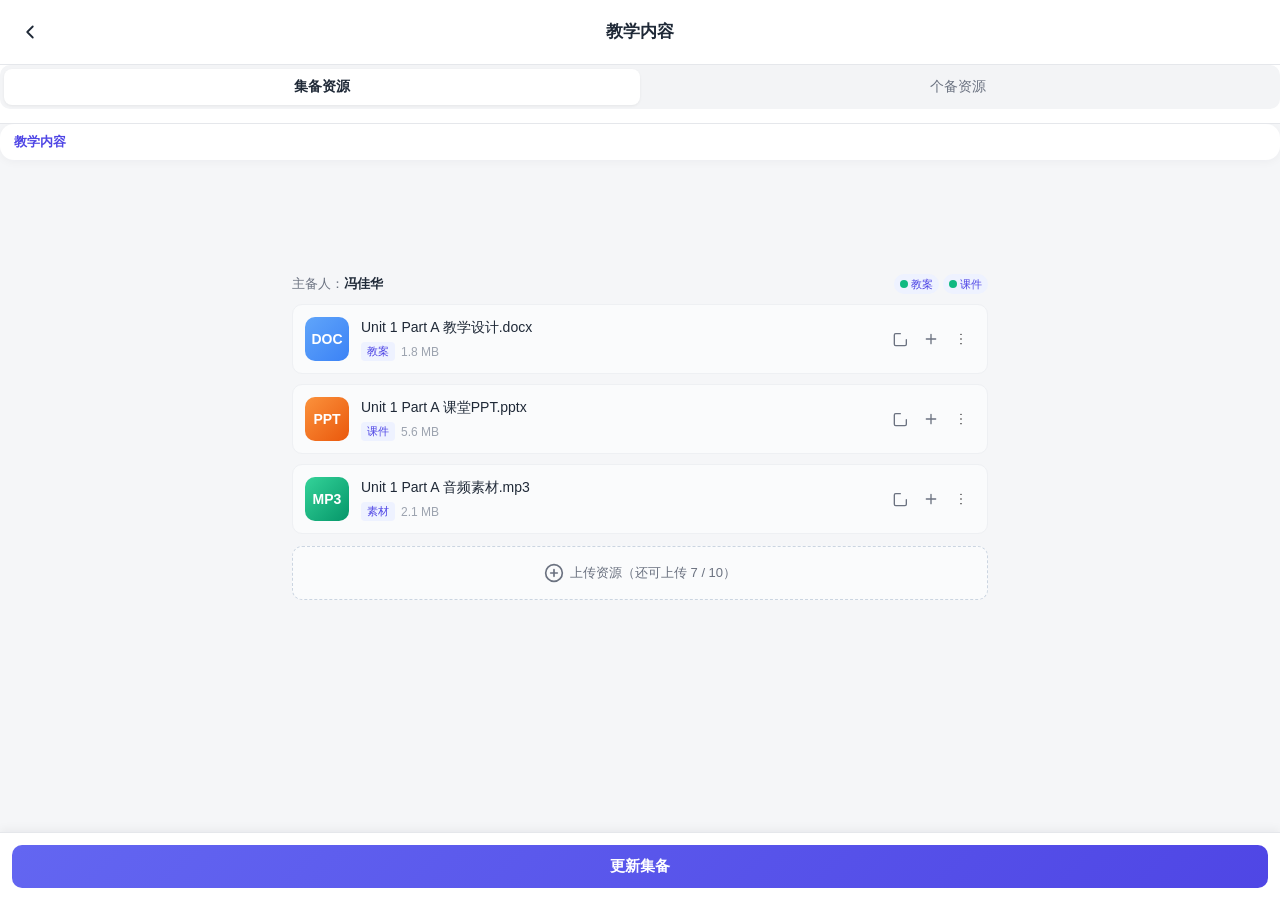
==== detail.html @ 4427fc51 "集体备课 H5 端原型 - 完成核心功能" ====
<!DOCTYPE html>
<html lang="zh-CN">
<head>
  <meta charset="UTF-8" />
  <meta name="viewport" content="width=device-width, initial-scale=1.0, maximum-scale=1.0, user-scalable=no, viewport-fit=cover" />
  <meta name="theme-color" content="#4f46e5" />
  <title>教学内容 - 资源上传</title>
  <link rel="stylesheet" href="styles.css" />
</head>
<body class="page-detail">

  <!-- 顶部导航 -->
  <header class="app-header">
    <button class="icon-btn" id="btnBack" aria-label="返回">
      <svg viewBox="0 0 24 24" width="22" height="22"><path d="M15 18l-6-6 6-6" fill="none" stroke="currentColor" stroke-width="2" stroke-linecap="round" stroke-linejoin="round"/></svg>
    </button>
    <h1 class="header-title" id="detailTitle">教学内容</h1>
    <span class="icon-btn placeholder"></span>
  </header>

  <!-- 双 Tab 切换（移到顶部） -->
  <section class="tabs-section-top">
    <div class="tab-bar">
      <button class="tab-item active" data-tab="group" role="tab">
        <span class="tab-label">集备资源</span>
      </button>
      <button class="tab-item" data-tab="personal" role="tab">
        <span class="tab-label">个备资源</span>
      </button>
    </div>
  </section>

  <!-- 路径信息 -->
  <section class="detail-path" id="detailPath">
    <!-- JS 渲染 -->
  </section>

  <!-- 主内容区 -->
  <main class="app-main">
    <!-- 集备资源内容 -->
    <div class="tab-content active" id="tabGroup">
      <div class="tab-info-bar">
        <span class="info-host">主备人：<b id="hostName">冯佳华</b></span>
        <div class="resource-types" id="resourceTypes">
          <!-- JS 渲染资源类型状态 -->
        </div>
      </div>

      <div class="resource-list" id="groupResources">
        <!-- JS 渲染 -->
      </div>

      <div class="upload-area" id="groupUploadArea">
        <label class="upload-dropzone">
          <svg viewBox="0 0 24 24" width="20" height="20" fill="none" stroke="currentColor" stroke-width="2" stroke-linecap="round" stroke-linejoin="round"><circle cx="12" cy="12" r="10"/><path d="M12 8v8M8 12h8"/></svg>
          <span id="groupUploadText">上传资源（还可上传 7 / 10）</span>
          <input type="file" multiple hidden id="fileGroup" />
        </label>
      </div>

      <div class="upload-progress-list" id="groupProgress"></div>
    </div>

    <!-- 个备资源内容 -->
    <div class="tab-content" id="tabPersonal">
      <div class="teacher-scroll" id="teacherScroll">
        <!-- JS 渲染教师头像列表 -->
      </div>

      <div class="resource-list" id="personalResources">
        <!-- JS 渲染 -->
      </div>

      <div class="upload-area" id="personalUploadArea">
        <label class="upload-dropzone">
          <svg viewBox="0 0 24 24" width="20" height="20" fill="none" stroke="currentColor" stroke-width="2" stroke-linecap="round" stroke-linejoin="round"><circle cx="12" cy="12" r="10"/><path d="M12 8v8M8 12h8"/></svg>
          <span id="personalUploadText">上传资源（还可上传 8 / 10）</span>
          <input type="file" multiple hidden id="filePersonal" />
        </label>
      </div>

      <div class="upload-progress-list" id="personalProgress"></div>
    </div>
  </main>

  <!-- 底部：完成集备按钮（吸底固定） -->
  <footer class="bottom-bar" id="bottomBar">
    <button class="btn-complete" id="btnComplete">完成集备</button>
  </footer>

  <!-- 操作菜单弹层 -->
  <div class="modal" id="modalMenu" aria-hidden="true">
    <div class="modal-mask"></div>
    <div class="modal-menu">
      <div class="menu-item" data-action="edit">
        <svg viewBox="0 0 24 24" width="20" height="20"><path d="M12 20h9M16.5 3.5a2.121 2.121 0 0 1 3 3L7 19l-4 1 1-4L16.5 3.5z" fill="none" stroke="currentColor" stroke-width="2" stroke-linecap="round" stroke-linejoin="round"/></svg>
        <span>修改资源类型</span>
      </div>
      <div class="menu-item" data-action="rename">
        <svg viewBox="0 0 24 24" width="20" height="20"><path d="M12 20h9M16.5 3.5a2.121 2.121 0 0 1 3 3L7 19l-4 1 1-4L16.5 3.5z" fill="none" stroke="currentColor" stroke-width="2" stroke-linecap="round" stroke-linejoin="round"/></svg>
        <span>重命名</span>
      </div>
      <div class="menu-item" data-action="download">
        <svg viewBox="0 0 24 24" width="20" height="20"><path d="M12 4v12m0 0l-4-4m4 4l4-4M4 20h16" fill="none" stroke="currentColor" stroke-width="2" stroke-linecap="round" stroke-linejoin="round"/></svg>
        <span>下载</span>
      </div>
      <div class="menu-item menu-danger" data-action="delete">
        <svg viewBox="0 0 24 24" width="20" height="20"><path d="M6 7h12M9 7V4h6v3m-8 0l1 12h10l1-12" fill="none" stroke="currentColor" stroke-width="2" stroke-linecap="round" stroke-linejoin="round"/></svg>
        <span>删除</span>
      </div>
      <div class="menu-item menu-cancel">取消</div>
    </div>
  </div>

  <!-- 修改资源类型弹窗 -->
  <div class="modal" id="modalEditType" aria-hidden="true">
    <div class="modal-mask"></div>
    <div class="modal-dialog">
      <div class="modal-header">
        <h3>修改资源类型</h3>
        <button class="icon-btn" data-close>
          <svg viewBox="0 0 24 24" width="20" height="20"><path d="M6 6l12 12M18 6L6 18" fill="none" stroke="currentColor" stroke-width="2" stroke-linecap="round"/></svg>
        </button>
      </div>
      <div class="modal-body">
        <div class="type-grid" id="typeGrid">
          <!-- JS 渲染类型列表 -->
        </div>
      </div>
      <div class="modal-footer">
        <button class="btn-cancel" data-close>取消</button>
        <button class="btn-confirm" id="btnConfirmType">确定</button>
      </div>
    </div>
  </div>

  <!-- 重命名弹窗 -->
  <div class="modal" id="modalRename" aria-hidden="true">
    <div class="modal-mask"></div>
    <div class="modal-dialog">
      <div class="modal-header">
        <h3>重命名</h3>
        <button class="icon-btn" data-close>
          <svg viewBox="0 0 24 24" width="20" height="20"><path d="M6 6l12 12M18 6L6 18" fill="none" stroke="currentColor" stroke-width="2" stroke-linecap="round"/></svg>
        </button>
      </div>
      <div class="modal-body">
        <input type="text" class="rename-input" id="renameInput" placeholder="请输入新名称" />
      </div>
      <div class="modal-footer">
        <button class="btn-cancel" data-close>取消</button>
        <button class="btn-confirm" id="btnConfirmRename">确定</button>
      </div>
    </div>
  </div>

  <!-- 完成集备确认弹窗 -->
  <div class="modal" id="modalComplete" aria-hidden="true">
    <div class="modal-mask"></div>
    <div class="modal-dialog modal-complete">
      <div class="modal-header">
        <h3>完成集备</h3>
        <button class="icon-btn" data-close>
          <svg viewBox="0 0 24 24" width="20" height="20"><path d="M6 6l12 12M18 6L6 18" fill="none" stroke="currentColor" stroke-width="2" stroke-linecap="round"/></svg>
        </button>
      </div>
      <div class="modal-body">
        <p class="confirm-text">是否确认完成集备？当您主备的内容全部提交并定稿完毕时，再点击"完成集备"哦！</p>
        <div class="resource-status-list" id="resourceStatusList">
          <!-- JS 渲染资源状态 -->
        </div>
      </div>
      <div class="modal-footer">
        <button class="btn-cancel" data-close>取消</button>
        <button class="btn-confirm btn-complete-modal" id="btnConfirmComplete">完成集备</button>
      </div>
    </div>
  </div>

  <div class="toast" id="toast" aria-hidden="true"></div>

  <script src="data.js"></script>
  <script src="detail.js"></script>
</body>
</html>
---- styles.css ----
/* ============================================================
 *  集体备课 · H5 原型（两页：主页 + 详情页）
 *  设计基调：浅灰底 + 紫色主色 + 浅色标签
 * ============================================================ */

/* ---------- 基础变量 ---------- */
:root {
  --brand: #6366f1;
  --brand-deep: #4f46e5;
  --brand-light: #eef2ff;

  --text-main: #1f2937;
  --text-sub: #6b7280;
  --text-light: #9ca3af;

  --bg: #f5f6f8;
  --card: #ffffff;
  --border: #e5e7eb;

  --status-gray: #9ca3af;
  --status-green: #10b981;
  --status-red: #ef4444;

  --radius-lg: 14px;
  --radius-md: 10px;
  --radius-sm: 6px;

  --shadow-card: 0 2px 10px rgba(17, 24, 39, 0.04);
  --shadow-sheet: 0 -8px 24px rgba(17, 24, 39, 0.08);
}

* { box-sizing: border-box; -webkit-tap-highlight-color: transparent; }

html, body {
  margin: 0;
  padding: 0;
  background: var(--bg);
  color: var(--text-main);
  font-family: -apple-system, BlinkMacSystemFont, "PingFang SC", "Helvetica Neue", "Microsoft YaHei", sans-serif;
  font-size: 15px;
  line-height: 1.5;
  -webkit-font-smoothing: antialiased;
}

button { font-family: inherit; cursor: pointer; border: none; background: none; }
a { color: inherit; text-decoration: none; }
h1, h2, h3 { margin: 0; font-weight: 600; }

/* ---------- 顶部导航 ---------- */
.app-header {
  position: sticky;
  top: 0;
  z-index: 50;
  display: flex;
  align-items: center;
  justify-content: space-between;
  padding: 14px 12px;
  background: #fff;
  border-bottom: 1px solid var(--border);
}
.header-title {
  flex: 1;
  text-align: center;
  font-size: 17px;
  color: var(--text-main);
  font-weight: 600;
}
.icon-btn {
  display: inline-flex;
  align-items: center;
  justify-content: center;
  width: 36px;
  height: 36px;
  border-radius: 8px;
  color: var(--text-main);
}
.icon-btn.placeholder { visibility: hidden; }
.icon-btn:active { background: #f3f4f6; }

/* ---------- 主体 ---------- */
.page-home {
  display: block;
  min-height: 100vh;
}
.app-header {
  flex-shrink: 0;
}
.app-main {
  display: flex;
  flex-direction: column;
  padding: 12px;
  padding-top: 104px;
  max-width: 720px;
  margin: 0 auto;
  width: 100%;
  min-height: 0;
}

/* 固定的备课组行 */
.group-row-fixed {
  position: fixed;
  left: 0;
  right: 0;
  top: 56px;
  z-index: 10;
  padding: 10px 12px;
}
.group-row-inner {
  max-width: 720px;
  margin: 0 auto;
  display: flex;
  align-items: center;
  justify-content: space-between;
  background: var(--card);
  border-radius: var(--radius-lg);
  padding: 12px 14px;
  box-shadow: var(--shadow-card);
}
.group-progress {
  max-width: 720px;
  margin: 8px auto 0;
  display: flex;
  align-items: center;
  gap: 10px;
  padding: 10px 14px;
  background: var(--card);
  border-radius: var(--radius-lg);
  box-shadow: var(--shadow-card);
}
.group-name-wrap {
  display: flex;
  align-items: center;
  gap: 8px;
  flex: 1;
  min-width: 0;
}
.group-name {
  font-size: 16px;
  font-weight: 600;
  color: var(--text-main);
  overflow: hidden;
  text-overflow: ellipsis;
  white-space: nowrap;
}
.group-leader {
  display: inline-block;
  padding: 2px 6px;
  border-radius: 4px;
  background: var(--brand-light);
  color: var(--brand-deep);
  font-size: 11px;
  flex-shrink: 0;
}
.group-leader.hide { display: none; }
.group-switcher {
  display: inline-flex;
  align-items: center;
  gap: 2px;
  padding: 6px 10px;
  background: var(--brand-light);
  color: var(--brand-deep);
  border-radius: 20px;
  font-size: 13px;
  flex-shrink: 0;
}
.group-switcher:active { opacity: 0.7; }

/* 目录滚动区 */
.tree-scroll-area {
  overflow-y: auto;
  padding-bottom: 20px;
  -webkit-overflow-scrolling: touch;
}

/* ---------- 备课组资源卡片 ---------- */
.content-card {
  background: var(--card);
  border-radius: var(--radius-lg);
  padding: 14px;
  box-shadow: var(--shadow-card);
  margin-bottom: 12px;
}
.section-head {
  display: flex;
  align-items: baseline;
  justify-content: space-between;
  margin-bottom: 10px;
}
.section-title {
  font-size: 16px;
  font-weight: 600;
  color: var(--text-main);
}
.section-tip {
  margin: 0;
  font-size: 12px;
  color: var(--text-sub);
}

/* ---------- 目录树（默认展开） ---------- */
.tree-list {
  display: flex;
  flex-direction: column;
  gap: 2px;
}
.tree-row {
  display: flex;
  align-items: center;
  justify-content: space-between;
  padding: 10px 6px 10px 0;
  border-bottom: 1px dashed #f0f0f0;
  gap: 8px;
}
.tree-row:last-child { border-bottom: none; }
.tree-row.leaf { cursor: pointer; }
.tree-row.leaf:active { background: #fafafa; }

.tree-left {
  flex: 1;
  display: flex;
  align-items: center;
  min-width: 0;
}
.tree-indent {
  width: 14px;
  flex-shrink: 0;
}
.tree-dot {
  width: 4px;
  height: 4px;
  border-radius: 50%;
  background: #cbd5e1;
  margin-right: 10px;
  flex-shrink: 0;
}
.tree-label {
  flex: 1;
  font-size: 14px;
  color: var(--text-main);
  overflow: hidden;
  text-overflow: ellipsis;
  white-space: nowrap;
}
.tree-row.level-0 > .tree-left > .tree-label {
  font-weight: 600;
  font-size: 14.5px;
  color: var(--text-main);
}
.tree-row.level-1 > .tree-left > .tree-label {
  color: #374151;
  font-size: 14px;
}
.tree-row.leaf > .tree-left > .tree-label {
  color: var(--text-sub);
  font-size: 13.5px;
}

.tree-right {
  display: inline-flex;
  align-items: center;
  gap: 4px;
  flex-shrink: 0;
}
.tree-right .status-tag {
  display: inline-flex;
  align-items: center;
  justify-content: center;
  width: 20px;
  height: 20px;
  border-radius: 4px;
  font-size: 11px;
  font-weight: 600;
  color: #fff;
}
.status-tag.s-ji { background: var(--status-green); }
.status-tag.s-ge { background: var(--status-gray); }
.status-tag.s-si { background: var(--status-red); }

.arrow-right {
  color: var(--text-light);
  margin-left: 4px;
}

/* ---------- 个备进度 ---------- */
.progress-wrap {
  display: flex;
  align-items: center;
  gap: 10px;
  padding: 12px 14px;
  background: var(--card);
  border-radius: var(--radius-lg);
  box-shadow: var(--shadow-card);
}
.progress-label {
  font-size: 13px;
  color: var(--text-sub);
  flex-shrink: 0;
}
.progress-bar {
  flex: 1;
  height: 6px;
  background: #f0f2f5;
  border-radius: 999px;
  overflow: hidden;
}
.progress-fill {
  height: 100%;
  background: linear-gradient(90deg, #818cf8, var(--brand));
  border-radius: 999px;
  transition: width 0.4s;
}
.progress-text {
  font-size: 13px;
  color: var(--brand-deep);
  font-weight: 600;
  flex-shrink: 0;
  min-width: 36px;
  text-align: right;
}

/* ---------- 弹层（备课组切换） ---------- */
.modal {
  position: fixed;
  inset: 0;
  z-index: 100;
  display: none;
}
.modal.show { display: block; }
.modal-mask {
  position: absolute;
  inset: 0;
  background: rgba(17, 24, 39, 0.45);
  animation: fadeIn 0.2s;
}
.modal-sheet {
  position: absolute;
  left: 0; right: 0; bottom: 0;
  background: #fff;
  border-radius: 16px 16px 0 0;
  padding: 16px 12px 24px;
  box-shadow: var(--shadow-sheet);
  animation: slideUp 0.25s;
  max-height: 70vh;
  overflow: hidden;
  display: flex;
  flex-direction: column;
}
.modal-head {
  display: flex;
  align-items: center;
  justify-content: space-between;
  padding: 0 6px 12px;
  border-bottom: 1px solid var(--border);
}
.modal-head h3 {
  font-size: 16px;
  font-weight: 600;
}
.modal-body {
  padding: 8px 0 0;
  overflow-y: auto;
}

@keyframes fadeIn { from { opacity: 0 } to { opacity: 1 } }
@keyframes slideUp { from { transform: translateY(100%) } to { transform: translateY(0) } }

/* 弹层内的组列表项 */
.group-item {
  display: flex;
  align-items: center;
  justify-content: space-between;
  padding: 14px 10px;
  border-bottom: 1px solid #f3f4f6;
}
.group-item:last-child { border-bottom: none; }
.group-item.active { background: var(--brand-light); }
.group-item-left {
  display: flex;
  align-items: center;
  gap: 10px;
  min-width: 0;
  flex: 1;
}
.group-item-name {
  font-size: 15px;
  font-weight: 500;
  color: var(--text-main);
  overflow: hidden;
  text-overflow: ellipsis;
  white-space: nowrap;
}
.group-item-sub {
  margin-top: 2px;
  font-size: 12px;
  color: var(--text-sub);
}
.group-item-tag {
  display: inline-block;
  padding: 2px 7px;
  border-radius: 4px;
  font-size: 11px;
  background: var(--brand-light);
  color: var(--brand-deep);
  margin-left: 6px;
}
.group-item-tag.host { background: #fef3c7; color: #b45309; }
.group-item-tag.current { background: var(--brand); color: #fff; }

/* ============================================================
 *  详情页样式
 * ============================================================ */
.detail-path {
  background: var(--card);
  border-radius: var(--radius-lg);
  padding: 8px 14px;
  box-shadow: var(--shadow-card);
  margin-bottom: 10px;
  font-size: 13px;
  color: var(--text-sub);
  display: flex;
  flex-wrap: wrap;
  align-items: center;
  gap: 6px;
}
.detail-path .path-part {
  color: var(--text-sub);
}
.detail-path .path-part.cur {
  color: var(--brand-deep);
  font-weight: 600;
}
.detail-path .path-sep {
  color: var(--text-light);
}

/* ---------- Tab ---------- */
.tabs-section {
  background: var(--card);
  border-radius: var(--radius-lg);
  padding: 12px;
  box-shadow: var(--shadow-card);
}
.tab-bar {
  position: relative;
  display: flex;
  background: #f3f4f6;
  border-radius: 10px;
  padding: 4px;
  margin-bottom: 14px;
}
.tab-item {
  flex: 1;
  padding: 9px 10px;
  border-radius: 8px;
  font-size: 14px;
  color: var(--text-sub);
  text-align: center;
  position: relative;
  z-index: 2;
  transition: color 0.2s;
}
.tab-item.active {
  background: #fff;
  color: var(--text-main);
  font-weight: 600;
  box-shadow: 0 1px 3px rgba(0, 0, 0, 0.06);
}
.tab-content {
  display: none;
}
.tab-content.active {
  display: block;
  animation: fadeIn 0.2s;
}
.tab-info-bar {
  display: flex;
  align-items: center;
  justify-content: space-between;
  margin-bottom: 10px;
  font-size: 13px;
  color: var(--text-sub);
}
.tab-info-bar .info-host b {
  color: var(--text-main);
  font-weight: 600;
}

/* ---------- 资源卡片 ---------- */
.resource-list {
  display: flex;
  flex-direction: column;
  gap: 10px;
  margin-bottom: 12px;
}
.resource-list:empty::before {
  content: "暂无资源";
  display: block;
  padding: 24px 0;
  text-align: center;
  color: var(--text-light);
  font-size: 13px;
}
.resource-card {
  display: flex;
  align-items: center;
  gap: 12px;
  padding: 12px;
  background: #fafbfc;
  border: 1px solid #eef0f3;
  border-radius: var(--radius-md);
}
.resource-icon {
  width: 44px;
  height: 44px;
  border-radius: 10px;
  display: flex;
  align-items: center;
  justify-content: center;
  font-size: 14px;
  font-weight: 700;
  color: #fff;
  flex-shrink: 0;
}
.ic-doc { background: linear-gradient(135deg, #60a5fa, #3b82f6); }
.ic-ppt { background: linear-gradient(135deg, #fb923c, #ea580c); }
.ic-pdf { background: linear-gradient(135deg, #f87171, #dc2626); }
.ic-zip { background: linear-gradient(135deg, #a78bfa, #7c3aed); }
.ic-audio { background: linear-gradient(135deg, #34d399, #059669); }
.ic-video { background: linear-gradient(135deg, #fbbf24, #d97706); }
.ic-other { background: linear-gradient(135deg, #94a3b8, #475569); }

.resource-info {
  flex: 1;
  min-width: 0;
}
.resource-title {
  font-size: 14px;
  font-weight: 500;
  color: var(--text-main);
  overflow: hidden;
  text-overflow: ellipsis;
  white-space: nowrap;
}
.resource-meta {
  display: flex;
  align-items: center;
  gap: 6px;
  margin-top: 4px;
  font-size: 12px;
  color: var(--text-light);
}
.resource-meta .tag-chip {
  display: inline-block;
  padding: 1px 6px;
  border-radius: 4px;
  background: #eef2ff;
  color: var(--brand-deep);
  font-size: 11px;
}
.resource-actions {
  display: flex;
  align-items: center;
  gap: 4px;
  flex-shrink: 0;
}
.btn-mini {
  width: 30px;
  height: 30px;
  border-radius: 8px;
  display: inline-flex;
  align-items: center;
  justify-content: center;
  color: var(--text-sub);
}
.btn-mini:active { background: #eef0f3; }

/* ---------- 上传区 ---------- */
.upload-dropzone {
  display: flex;
  align-items: center;
  justify-content: center;
  gap: 6px;
  padding: 16px;
  border: 1.5px dashed #cbd5e1;
  border-radius: var(--radius-md);
  background: #fafbfc;
  color: var(--text-sub);
  font-size: 13px;
  cursor: pointer;
  transition: all 0.2s;
}
.upload-dropzone:hover,
.upload-dropzone:active {
  border-color: var(--brand);
  color: var(--brand-deep);
  background: var(--brand-light);
}

.upload-progress-list {
  display: flex;
  flex-direction: column;
  gap: 6px;
  margin-top: 10px;
}
.upload-progress-item {
  padding: 10px 12px;
  background: #f9fafb;
  border: 1px solid var(--border);
  border-radius: var(--radius-sm);
  font-size: 12px;
  color: var(--text-main);
}
.upload-progress-item .up-name {
  display: flex;
  justify-content: space-between;
  margin-bottom: 4px;
}
.upload-progress-item .up-name .percent { color: var(--brand-deep); }
.upload-progress-item .up-bar {
  height: 4px;
  background: #e5e7eb;
  border-radius: 999px;
  overflow: hidden;
}
.upload-progress-item .up-bar-fill {
  height: 100%;
  background: var(--brand);
  border-radius: 999px;
  transition: width 0.3s;
}

/* ---------- 资源类型标签 ---------- */
.resource-types {
  display: flex;
  align-items: center;
  gap: 4px;
}
.type-tag {
  display: flex;
  align-items: center;
  gap: 3px;
  padding: 2px 6px;
  border-radius: 16px;
  font-size: 11px;
  background: #f3f4f6;
  color: var(--text-sub);
}
.type-tag.done {
  background: var(--brand-light);
  color: var(--brand-deep);
}
.type-tag.done::before {
  content: "";
  width: 8px;
  height: 8px;
  border-radius: 50%;
  background: var(--status-green);
}
.type-tag.pending::before {
  content: "";
  width: 8px;
  height: 8px;
  border-radius: 50%;
  background: var(--status-gray);
}

/* ---------- 教师头像滚动 ---------- */
.teacher-scroll {
  display: flex;
  gap: 12px;
  padding: 6px 0 10px;
  overflow-x: auto;
  -webkit-overflow-scrolling: touch;
  scroll-snap-type: x mandatory;
  scrollbar-width: none;
}
.teacher-scroll::-webkit-scrollbar { display: none; }
.teacher-avatar-item {
  flex-shrink: 0;
  display: flex;
  flex-direction: column;
  align-items: center;
  gap: 6px;
  scroll-snap-align: start;
  padding: 4px 8px;
  border-radius: 10px;
  transition: background 0.2s;
}
.teacher-avatar-item.active {
  background: var(--brand-light);
}
.teacher-avatar {
  width: 48px;
  height: 48px;
  border-radius: 50%;
  background: #e5e7eb;
  color: #6b7280;
  font-size: 16px;
  font-weight: 600;
  display: flex;
  align-items: center;
  justify-content: center;
  border: 3px solid transparent;
  transition: all 0.2s;
}
.teacher-avatar.active {
  background: linear-gradient(135deg, var(--brand), var(--brand-deep));
  color: #fff;
  border-color: var(--brand);
  box-shadow: 0 2px 8px rgba(99, 102, 241, 0.3);
  transform: scale(1.05);
}
.teacher-name {
  font-size: 12px;
  color: var(--text-sub);
}
.teacher-name.active {
  color: var(--brand-deep);
  font-weight: 600;
}

/* ---------- 资源卡片操作按钮 ---------- */
.resource-actions {
  display: flex;
  align-items: center;
  gap: 2px;
  flex-shrink: 0;
}
.btn-mini {
  width: 28px;
  height: 28px;
  border-radius: 7px;
  display: inline-flex;
  align-items: center;
  justify-content: center;
  color: var(--text-sub);
}
.btn-mini:active { background: #eef0f3; }
.btn-more {
  width: 28px;
  height: 28px;
  border-radius: 7px;
  display: inline-flex;
  align-items: center;
  justify-content: center;
  color: var(--text-light);
}
.btn-more:active { background: #f3f4f6; }

/* ---------- 完成集备区域 ---------- */
.complete-area {
  margin-top: 12px;
  padding-top: 12px;
  border-top: 1px solid var(--border);
}
.complete-area.hide {
  display: none;
}
.btn-complete {
  width: 100%;
  padding: 12px;
  background: linear-gradient(135deg, var(--brand), var(--brand-deep));
  color: #fff;
  border-radius: var(--radius-md);
  font-size: 15px;
  font-weight: 600;
}
.btn-complete:active { opacity: 0.9; }

/* ---------- 上传区域控制 ---------- */
.upload-area {
  margin-top: 12px;
}
.upload-area.hide {
  display: none;
}

/* ---------- Tab 栏置顶样式 ---------- */
.tabs-section-top {
  background: #fff;
  border-bottom: 1px solid var(--border);
  position: sticky;
  top: 56px;
  z-index: 8;
}

/* ---------- 底部操作栏 ---------- */
.bottom-bar {
  position: fixed;
  left: 0;
  right: 0;
  bottom: 0;
  padding: 12px;
  background: #fff;
  border-top: 1px solid var(--border);
  box-shadow: 0 -2px 10px rgba(17, 24, 39, 0.06);
  z-index: 50;
}
.bottom-bar.hide {
  display: none;
}
.btn-complete {
  width: 100%;
  padding: 12px;
  background: linear-gradient(135deg, var(--brand), var(--brand-deep));
  color: #fff;
  border-radius: var(--radius-md);
  font-size: 15px;
  font-weight: 600;
}
.btn-complete:active { opacity: 0.9; }

/* ---------- 完成集备弹窗样式 ---------- */
.modal-complete {
  max-height: 80vh;
  overflow: hidden;
}
.modal-complete .modal-body {
  padding: 16px;
  max-height: 50vh;
  overflow-y: auto;
}
.confirm-text {
  font-size: 14px;
  color: var(--text-sub);
  line-height: 1.6;
  margin: 0 0 16px;
}
.resource-status-list {
  background: #f9fafb;
  border-radius: var(--radius-md);
  padding: 8px 0;
}
.resource-status-item {
  display: flex;
  align-items: center;
  padding: 10px 12px;
  gap: 10px;
}
.resource-status-item + .resource-status-item {
  border-top: 1px solid #e5e7eb;
}
.resource-status-icon {
  width: 28px;
  height: 28px;
  border-radius: 6px;
  display: flex;
  align-items: center;
  justify-content: center;
  font-size: 12px;
}
.resource-status-icon.done {
  background: linear-gradient(135deg, #dbeafe, #bfdbfe);
  color: #1d4ed8;
}
.resource-status-icon.pending {
  background: linear-gradient(135deg, #fef3c7, #fde68a);
  color: #b45309;
}
.resource-status-name {
  flex: 1;
  font-size: 13px;
  color: var(--text-main);
}
.resource-status-info {
  font-size: 12px;
  color: var(--text-sub);
}
.btn-complete:disabled {
  opacity: 0.5;
  cursor: not-allowed;
}

/* ---------- 对话框弹窗样式 ---------- */
.modal-dialog {
  position: absolute;
  left: 20px;
  right: 20px;
  top: 50%;
  transform: translateY(-50%);
  background: #fff;
  border-radius: 16px;
  overflow: hidden;
  animation: slideUp 0.25s;
}
.modal-header {
  display: flex;
  align-items: center;
  justify-content: space-between;
  padding: 16px;
  border-bottom: 1px solid var(--border);
}
.modal-header h3 {
  font-size: 16px;
  font-weight: 600;
  margin: 0;
}
.modal-body {
  padding: 16px;
}
.modal-footer {
  display: flex;
  gap: 12px;
  padding: 12px 16px;
  border-top: 1px solid var(--border);
}
.btn-cancel {
  flex: 1;
  padding: 10px;
  background: #f3f4f6;
  color: var(--text-main);
  border-radius: var(--radius-md);
  font-size: 14px;
}
.btn-confirm {
  flex: 1;
  padding: 10px;
  background: var(--brand);
  color: #fff;
  border-radius: var(--radius-md);
  font-size: 14px;
  font-weight: 500;
}

/* ---------- 资源类型选择网格 ---------- */
.type-grid {
  display: flex;
  flex-wrap: wrap;
  gap: 10px;
}
.type-tag-item {
  padding: 8px 16px;
  border-radius: 20px;
  background: #f3f4f6;
  color: var(--text-main);
  font-size: 14px;
  border: 2px solid transparent;
  transition: all 0.2s;
}
.type-tag-item.active {
  background: var(--brand-light);
  color: var(--brand-deep);
  border-color: var(--brand);
}

/* ---------- 重命名输入框 ---------- */
.rename-input {
  width: 100%;
  padding: 12px;
  border: 1px solid var(--border);
  border-radius: var(--radius-md);
  font-size: 14px;
  box-sizing: border-box;
}
.rename-input:focus {
  outline: none;
  border-color: var(--brand);
}

/* ---------- 操作菜单弹层 ---------- */
.modal-menu {
  position: absolute;
  left: 12px;
  right: 12px;
  bottom: 12px;
  background: #fff;
  border-radius: 16px;
  padding: 8px;
  box-shadow: 0 -8px 24px rgba(17, 24, 39, 0.12);
  animation: slideUp 0.25s;
}
.menu-item {
  display: flex;
  align-items: center;
  gap: 12px;
  padding: 14px 16px;
  border-radius: 10px;
  font-size: 15px;
  color: var(--text-main);
}
.menu-item:active { background: #f3f4f6; }
.menu-danger { color: var(--status-red); }
.menu-cancel {
  margin-top: 8px;
  padding-top: 16px;
  border-top: 1px solid var(--border);
  justify-content: center;
}

/* ---------- Toast ---------- */
.toast {
  position: fixed;
  left: 50%;
  top: 30%;
  transform: translateX(-50%);
  padding: 10px 16px;
  background: rgba(17, 24, 39, 0.85);
  color: #fff;
  border-radius: 8px;
  font-size: 13px;
  z-index: 200;
  opacity: 0;
  pointer-events: none;
  transition: opacity 0.2s;
  max-width: 80%;
  text-align: center;
}
.toast.show {
  opacity: 1;
}
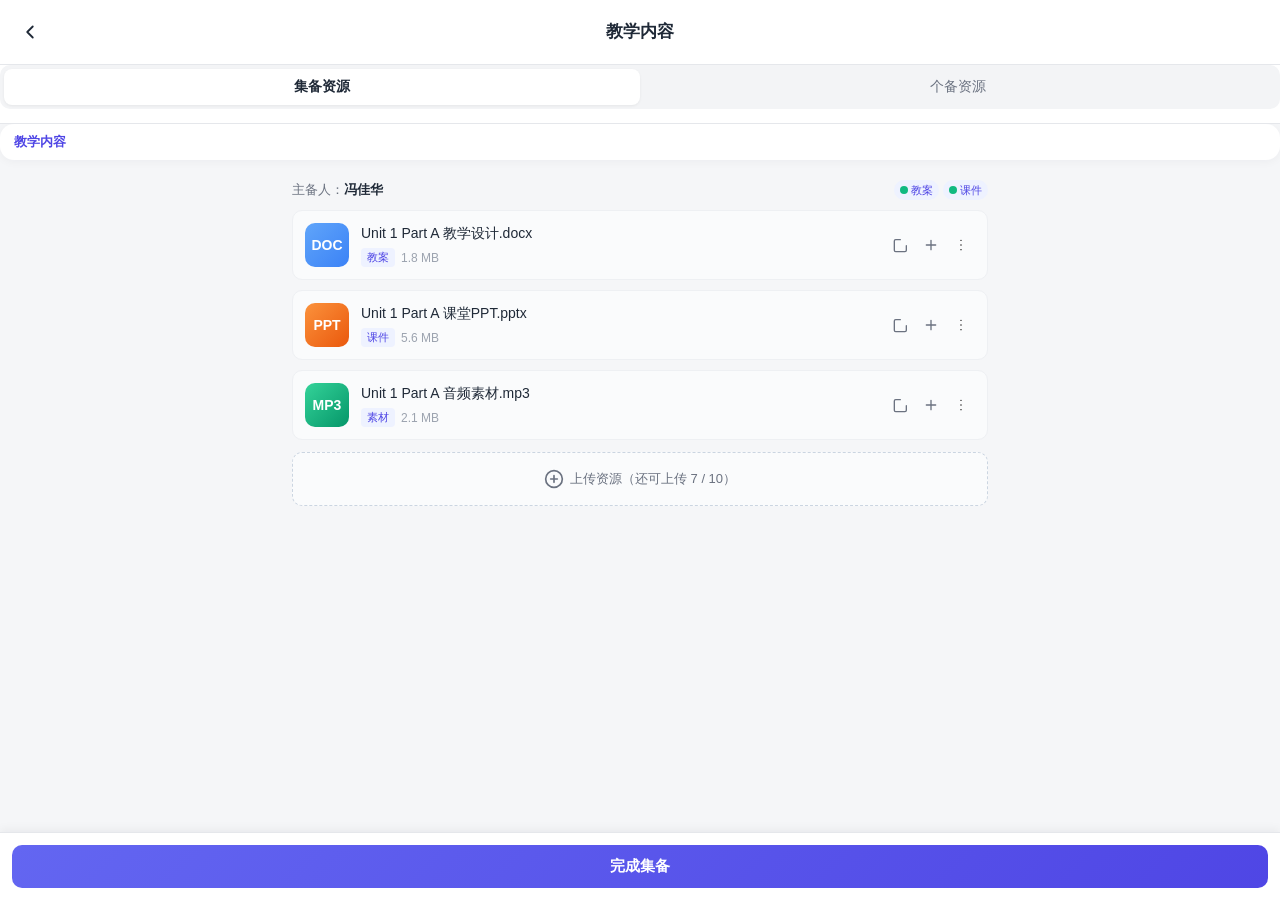
==== commit dac55bcf: "feat: 完成集备按钮根据资源上传状态切换可点击/不可点击 - 按钮文字固定为"完成集备"，不再切换为"更新集备" - 教案+课件资源齐全时按钮从灰色不可点击变为紫色可点击 - 点击后弹出完成集备确" ====
--- a/detail.html
+++ b/detail.html
@@ -165,7 +165,7 @@
         </button>
       </div>
       <div class="modal-body">
-        <p class="confirm-text">是否确认完成集备？当您主备的内容全部提交并定稿完毕时，再点击"完成集备"哦！</p>
+        <p class="confirm-text">确认完成集备后，当前备课内容将标记为已完成。请确认以下必要资源已全部上传：</p>
         <div class="resource-status-list" id="resourceStatusList">
           <!-- JS 渲染资源状态 -->
         </div>
--- a/styles.css
+++ b/styles.css
@@ -89,11 +89,105 @@
   display: flex;
   flex-direction: column;
   padding: 12px;
-  padding-top: 104px;
+  padding-top: 216px;
   max-width: 720px;
   margin: 0 auto;
   width: 100%;
   min-height: 0;
+}
+
+/* 学校选择行 */
+.school-row-fixed {
+  position: fixed;
+  left: 0;
+  right: 0;
+  top: 56px;
+  z-index: 10;
+  padding: 8px 12px;
+}
+.school-row-inner {
+  max-width: 720px;
+  margin: 0 auto;
+}
+.school-switcher {
+  width: 100%;
+  display: flex;
+  align-items: center;
+  justify-content: space-between;
+  padding: 10px 14px;
+  background: rgba(99, 102, 241, 0.06);
+  border-radius: var(--radius-md);
+  font-size: 13px;
+  color: var(--text-sub);
+}
+.school-text {
+  flex: 1;
+  overflow: hidden;
+  text-overflow: ellipsis;
+  white-space: nowrap;
+  text-align: left;
+}
+.school-switcher svg {
+  flex-shrink: 0;
+  color: var(--text-light);
+}
+
+/* 教学计划行 */
+.plan-row-fixed {
+  position: fixed;
+  left: 0;
+  right: 0;
+  top: 102px;
+  z-index: 10;
+  padding: 0 12px 8px;
+}
+.plan-row-inner {
+  max-width: 720px;
+  margin: 0 auto;
+}
+.plan-switcher {
+  width: 100%;
+  display: flex;
+  align-items: center;
+  justify-content: space-between;
+  padding: 10px 14px;
+  background: var(--card);
+  border-radius: var(--radius-md);
+  box-shadow: var(--shadow-card);
+}
+.plan-name {
+  flex: 1;
+  overflow: hidden;
+  text-overflow: ellipsis;
+  white-space: nowrap;
+  text-align: left;
+  font-size: 14px;
+  font-weight: 500;
+  color: var(--text-main);
+}
+.plan-status {
+  display: inline-block;
+  padding: 2px 8px;
+  border-radius: 12px;
+  font-size: 12px;
+  margin: 0 8px;
+  flex-shrink: 0;
+}
+.plan-status.status-progress {
+  background: rgba(16, 185, 129, 0.1);
+  color: #059669;
+}
+.plan-status.status-pending {
+  background: rgba(156, 163, 175, 0.1);
+  color: #6b7280;
+}
+.plan-status.status-done {
+  background: rgba(239, 68, 68, 0.1);
+  color: #dc2626;
+}
+.plan-switcher svg {
+  flex-shrink: 0;
+  color: var(--text-light);
 }
 
 /* 固定的备课组行 */
@@ -101,9 +195,9 @@
   position: fixed;
   left: 0;
   right: 0;
-  top: 56px;
+  top: 148px;
   z-index: 10;
-  padding: 10px 12px;
+  padding: 0 12px 8px;
 }
 .group-row-inner {
   max-width: 720px;
@@ -406,6 +500,69 @@
 .group-item-tag.host { background: #fef3c7; color: #b45309; }
 .group-item-tag.current { background: var(--brand); color: #fff; }
 
+/* ---------- 学校选择弹层样式 ---------- */
+.school-section {
+  padding: 8px 0;
+}
+.school-section + .school-section {
+  border-top: 1px solid #f3f4f6;
+}
+.school-section-title {
+  font-size: 14px;
+  font-weight: 600;
+  color: var(--text-main);
+  padding: 8px 10px;
+}
+.campus-list {
+  display: flex;
+  flex-wrap: wrap;
+  gap: 8px;
+  padding: 0 10px;
+}
+.campus-item {
+  padding: 10px 16px;
+  background: #f9fafb;
+  border-radius: 20px;
+  font-size: 14px;
+  color: var(--text-sub);
+  border: 2px solid transparent;
+}
+.campus-item.active {
+  background: var(--brand-light);
+  color: var(--brand-deep);
+  border-color: var(--brand);
+}
+
+/* ---------- 教学计划选择弹层样式 ---------- */
+.plan-item {
+  display: flex;
+  align-items: center;
+  justify-content: space-between;
+  padding: 14px 10px;
+  border-bottom: 1px solid #f3f4f6;
+}
+.plan-item:last-child {
+  border-bottom: none;
+}
+.plan-item.active {
+  background: var(--brand-light);
+}
+.plan-item-name {
+  flex: 1;
+  font-size: 15px;
+  color: var(--text-main);
+  overflow: hidden;
+  text-overflow: ellipsis;
+  white-space: nowrap;
+}
+.plan-item-status {
+  display: inline-block;
+  padding: 3px 8px;
+  border-radius: 12px;
+  font-size: 12px;
+  flex-shrink: 0;
+}
+
 /* ============================================================
  *  详情页样式
  * ============================================================ */
@@ -773,6 +930,11 @@
 }
 .upload-area.hide {
   display: none;
+}
+
+/* ---------- 详情页紧凑布局 ---------- */
+.page-detail .app-main {
+  padding-top: 10px;
 }
 
 /* ---------- Tab 栏置顶样式 ---------- */
@@ -866,9 +1028,12 @@
   font-size: 12px;
   color: var(--text-sub);
 }
-.btn-complete:disabled {
-  opacity: 0.5;
+.btn-complete:disabled,
+.btn-complete.disabled {
+  background: #d1d5db;
+  opacity: 1;
   cursor: not-allowed;
+  color: #fff;
 }
 
 /* ---------- 对话框弹窗样式 ---------- */
@@ -1008,3 +1173,246 @@
 .toast.show {
   opacity: 1;
 }
+
+/* ============================================================
+ *  预览页面样式
+ * ============================================================ */
+.page-preview {
+  display: flex;
+  flex-direction: column;
+  min-height: 100vh;
+  background: var(--bg);
+}
+
+.preview-info-card {
+  padding: 12px;
+  background: var(--card);
+  border-bottom: 1px solid var(--border);
+}
+.preview-info-inner {
+  display: flex;
+  align-items: center;
+  gap: 12px;
+}
+.preview-info-content {
+  flex: 1;
+  min-width: 0;
+}
+.preview-info-name {
+  font-size: 15px;
+  font-weight: 600;
+  color: var(--text-main);
+  overflow: hidden;
+  text-overflow: ellipsis;
+  white-space: nowrap;
+}
+.preview-info-meta {
+  display: flex;
+  align-items: center;
+  gap: 6px;
+  margin-top: 4px;
+  font-size: 12px;
+  color: var(--text-light);
+}
+
+.preview-main {
+  flex: 1;
+  display: flex;
+  flex-direction: column;
+  padding: 12px;
+  overflow: hidden;
+}
+.preview-content {
+  flex: 1;
+  background: var(--card);
+  border-radius: var(--radius-lg);
+  box-shadow: var(--shadow-card);
+  overflow: hidden;
+}
+.preview-doc-area {
+  height: 100%;
+  display: flex;
+  align-items: center;
+  justify-content: center;
+}
+.preview-placeholder {
+  text-align: center;
+  padding: 40px 20px;
+}
+.preview-icon {
+  color: var(--text-light);
+  margin-bottom: 16px;
+}
+.preview-text {
+  font-size: 16px;
+  color: var(--text-sub);
+  margin: 0 0 8px;
+}
+.preview-subtext {
+  font-size: 13px;
+  color: var(--text-light);
+  margin: 0;
+}
+
+.preview-bottom-bar {
+  position: fixed;
+  left: 0;
+  right: 0;
+  bottom: 0;
+  padding: 12px;
+  background: #fff;
+  border-top: 1px solid var(--border);
+  box-shadow: 0 -2px 10px rgba(17, 24, 39, 0.06);
+  z-index: 50;
+}
+.btn-open-comment {
+  width: 100%;
+  display: flex;
+  align-items: center;
+  justify-content: center;
+  gap: 8px;
+  padding: 12px;
+  background: linear-gradient(135deg, var(--brand), var(--brand-deep));
+  color: #fff;
+  border-radius: var(--radius-md);
+  font-size: 15px;
+  font-weight: 600;
+}
+.btn-open-comment:active { opacity: 0.9; }
+.comment-count {
+  display: inline-flex;
+  align-items: center;
+  justify-content: center;
+  min-width: 20px;
+  height: 20px;
+  padding: 0 6px;
+  background: rgba(255, 255, 255, 0.2);
+  border-radius: 10px;
+  font-size: 12px;
+}
+
+/* ---------- 评论区弹层 ---------- */
+.modal-comment-sheet {
+  position: absolute;
+  left: 0; right: 0; bottom: 0;
+  background: #fff;
+  border-radius: 16px 16px 0 0;
+  box-shadow: var(--shadow-sheet);
+  animation: slideUp 0.25s;
+  max-height: 70vh;
+  display: flex;
+  flex-direction: column;
+}
+.comment-sheet-head {
+  display: flex;
+  align-items: center;
+  justify-content: space-between;
+  padding: 16px;
+  border-bottom: 1px solid var(--border);
+}
+.comment-sheet-head h3 {
+  font-size: 16px;
+  font-weight: 600;
+}
+
+.comment-list {
+  flex: 1;
+  overflow-y: auto;
+  padding: 12px 16px;
+  min-height: 200px;
+  max-height: calc(70vh - 140px);
+}
+.comment-empty {
+  text-align: center;
+  padding: 40px 20px;
+  color: var(--text-light);
+}
+.comment-empty svg {
+  margin-bottom: 12px;
+}
+.comment-empty p {
+  margin: 0;
+  font-size: 14px;
+}
+.comment-empty-tip {
+  font-size: 12px;
+  margin-top: 8px;
+}
+
+.comment-item {
+  display: flex;
+  gap: 12px;
+  padding: 12px 0;
+}
+.comment-item + .comment-item {
+  border-top: 1px solid #f3f4f6;
+}
+.comment-avatar {
+  width: 36px;
+  height: 36px;
+  border-radius: 50%;
+  background: linear-gradient(135deg, #e5e7eb, #d1d5db);
+  color: #6b7280;
+  font-size: 14px;
+  font-weight: 600;
+  display: flex;
+  align-items: center;
+  justify-content: center;
+  flex-shrink: 0;
+}
+.comment-body {
+  flex: 1;
+  min-width: 0;
+}
+.comment-header {
+  display: flex;
+  align-items: center;
+  justify-content: space-between;
+  margin-bottom: 6px;
+}
+.comment-user {
+  font-size: 14px;
+  font-weight: 600;
+  color: var(--text-main);
+}
+.comment-time {
+  font-size: 12px;
+  color: var(--text-light);
+}
+.comment-content {
+  font-size: 14px;
+  color: var(--text-sub);
+  line-height: 1.5;
+  word-break: break-word;
+}
+
+.comment-input-area {
+  display: flex;
+  align-items: center;
+  gap: 10px;
+  padding: 12px 16px;
+  border-top: 1px solid var(--border);
+  background: #fff;
+}
+.comment-input {
+  flex: 1;
+  padding: 10px 14px;
+  border: 1px solid var(--border);
+  border-radius: 20px;
+  font-size: 14px;
+  background: #f9fafb;
+}
+.comment-input:focus {
+  outline: none;
+  border-color: var(--brand);
+  background: #fff;
+}
+.btn-send {
+  padding: 8px 16px;
+  background: var(--brand);
+  color: #fff;
+  border-radius: 20px;
+  font-size: 14px;
+  font-weight: 500;
+}
+.btn-send:active { opacity: 0.9; }
